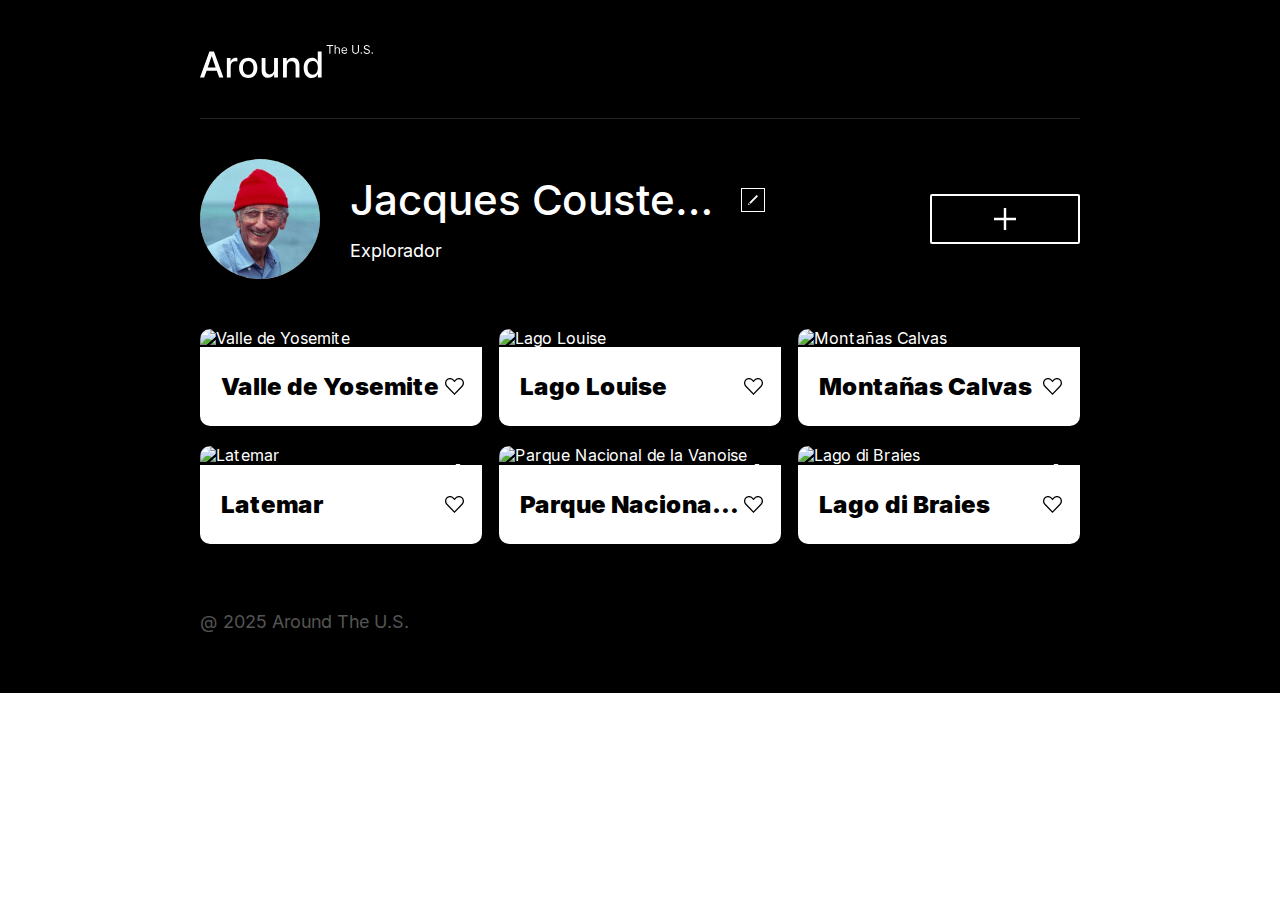
==== index.html @ 49eee079 "feat(delete button card): Se incorpora el botón para eliminar tarjetas, sin funcionalidad." ====
<!DOCTYPE html>
<html lang="es">
  <head>
    <meta charset="UTF-8" />
    <meta name="viewport" content="width=device-width, initial-scale=1.0" />
    <meta name="author" content="P@co Z" />
    <meta name="description" content="Alrededor de los EE.UU." />
    <meta name="keywords" content="EE.UU., fotos, paisajes" />
    <title>Alrededor de los EE.UU.</title>
    <link rel="stylesheet" href="./pages/index.css" />
    <link rel="shortcut icon" href="favicon.ico" />
  </head>
  <body>
    <div class="page">
      <div class="popup" id="popup__edit-profile">
        <form class="form" id="form__edit-profile">
          <div class="form__close-button" id="form__close-edit-profile-button">
            <img
              class="form__label-close-button"
              src="./images/Close_button.svg"
              alt="Botón cerrar formulario para editar perfil"
            />
          </div>
          <fieldset class="form__content">
            <legend class="form__title">Editar perfil</legend>
            <input
              class="form__field form__field-name"
              type="text"
              placeholder="Nombre"
              required
            />
            <input
              class="form__field form__field-about-me"
              type="text"
              placeholder="Acerca de mí"
              required
            />
            <button class="form__button" type="submit">Guardar</button>
          </fieldset>
        </form>
      </div>
      <div class="popup" id="popup__add-new-place">
        <form class="form" id="form__add-new-place">
          <div class="form__close-button" id="form__close-add-new-place-button">
            <img
              class="form__label-close-button"
              src="./images/Close_button.svg"
              alt="Botón cerrar formulario para añadir un nuevo lugar"
            />
          </div>
          <fieldset class="form__content">
            <legend class="form__title">Nuevo lugar</legend>
            <input
              class="form__field form__field-title"
              type="text"
              placeholder="Título"
              required
            />
            <input
              class="form__field form__field-link-image"
              type="text"
              placeholder="Enlace a la imagen"
              required
            />
            <button class="form__button" type="submit">Crear</button>
          </fieldset>
        </form>
      </div>
      <header class="header">
        <div class="header__line">
          <img
            class="header__logo"
            src="./images/Logo.svg"
            alt="Logo Around The U.S."
          />
        </div>
      </header>
      <main class="content">
        <section class="content__profile">
          <img
            class="content__avatar-image"
            src="./images/Avatar.jpg"
            alt="Imagen de perfil"
          />
          <div class="content__profile-info">
            <div class="content__profile-distribution">
              <h1 class="content__profile-name">Jacques Cousteau</h1>
              <div class="content__profile-edit-button">
                <img
                  class="content__edit-profile-button-label"
                  src="./images/Edit_button.svg"
                  alt="Botón de edición de perfil"
                />
              </div>
            </div>
            <p class="content__about-me">Explorador</p>
          </div>
          <div class="content__new-place-add-button">
            <img
              class="content__add-new-place-button-label"
              src="./images/Add_button.svg"
              alt="Botón para añadir nuevos lugares"
            />
          </div>
        </section>
        <section class="content__images">
          <template id="card-template">
            <div class="content__card">
              <img class="content__image" />
              <div class="content__delete-button">
                <img
                  class="content__delete-button-label"
                  src="./images/Delete_button.svg"
                  alt="Botón borrar"
                />
              </div>
              <div class="content__image-tag">
                <p class="content__image-title"></p>
                <div class="content__like-button">
                  <img
                    class="content__like-button-label"
                    src="./images/Like.svg"
                    alt="Botón me gusta"
                  />
                </div>
              </div>
            </div>
          </template>
        </section>
      </main>
      <footer class="footer">
        <p class="footer__copyright">&#64; 2025 Around The U.S.</p>
      </footer>
    </div>
    <script src="./scripts/index.js"></script>
  </body>
</html>
---- pages/index.css ----
@import url("../vendor/normalize.css");
@import url("../vendor/fonts.css");
@import url("../blocks/page.css");
@import url("../blocks/popup.css");
@import url("../blocks/form.css");
@import url("../blocks/header.css");
@import url("../blocks/content.css");
@import url("../blocks/footer.css");
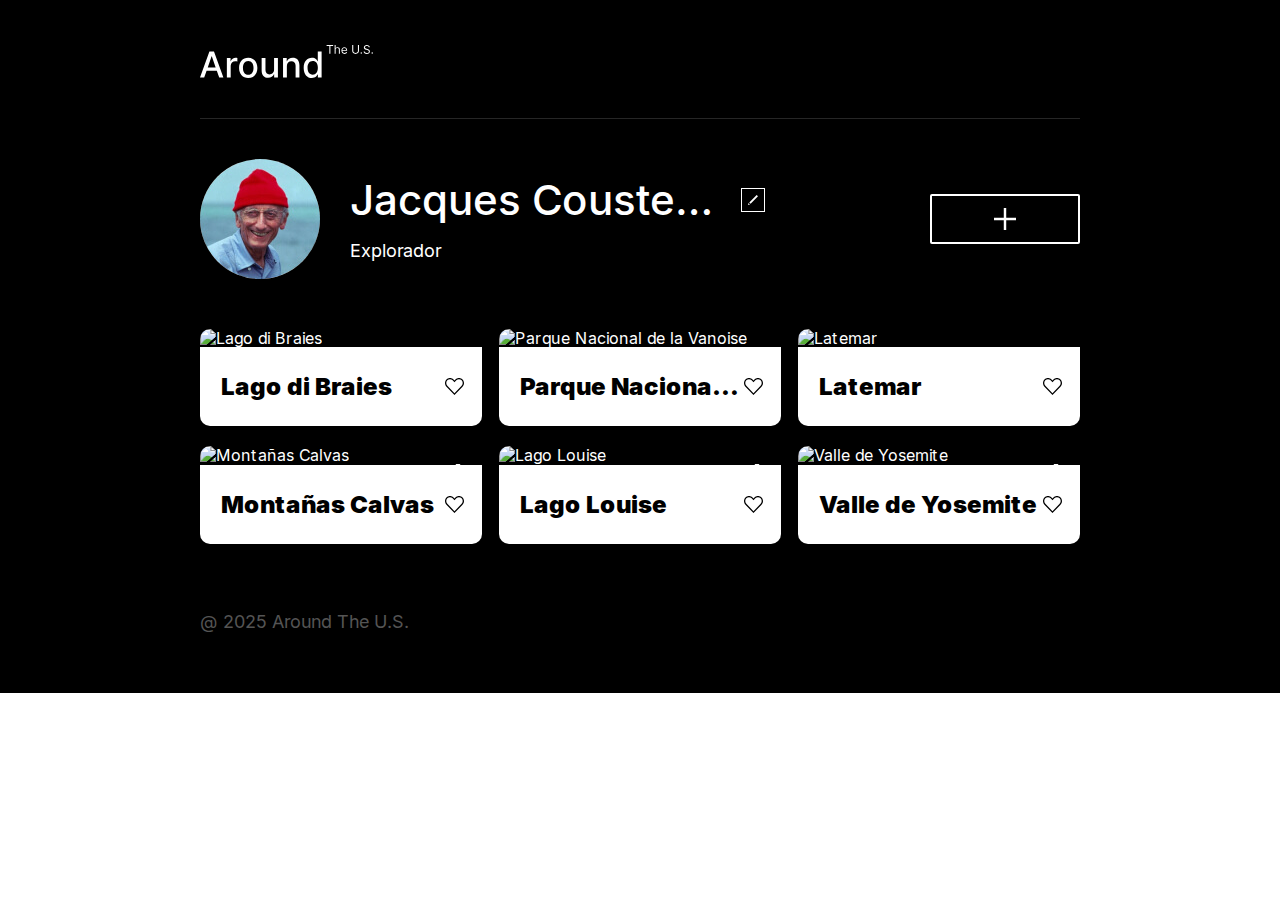
==== commit 53b1f6c1: "refactor(codigo js): Se modificó la organización del código de JS utilizando POO" ====
--- a/index.html
+++ b/index.html
@@ -13,7 +13,12 @@
   <body>
     <div class="page">
       <div class="popup" id="popup__edit-profile">
-        <form class="form" id="form__edit-profile">
+        <form
+          class="form"
+          id="form__edit-profile"
+          name="formEditProfile"
+          novalidate
+        >
           <div class="form__close-button" id="form__close-edit-profile-button">
             <img
               class="form__label-close-button"
@@ -24,23 +29,40 @@
           <fieldset class="form__content">
             <legend class="form__title">Editar perfil</legend>
             <input
+              id="name-input"
               class="form__field form__field-name"
+              name="fieldName"
               type="text"
               placeholder="Nombre"
+              minlength="2"
+              maxlength="40"
+              value="Jacques Cousteau"
               required
             />
+            <span class="name-input-error form__field-error"></span>
             <input
+              id="about-me-input"
               class="form__field form__field-about-me"
+              name="fieldAboutMe"
               type="text"
               placeholder="Acerca de mí"
+              minlength="2"
+              maxlength="200"
+              value="Explorador"
               required
             />
+            <span class="about-me-input-error form__field-error"></span>
             <button class="form__button" type="submit">Guardar</button>
           </fieldset>
         </form>
       </div>
       <div class="popup" id="popup__add-new-place">
-        <form class="form" id="form__add-new-place">
+        <form
+          class="form"
+          id="form__add-new-place"
+          name="formAddNewPlace"
+          novalidate
+        >
           <div class="form__close-button" id="form__close-add-new-place-button">
             <img
               class="form__label-close-button"
@@ -51,20 +73,41 @@
           <fieldset class="form__content">
             <legend class="form__title">Nuevo lugar</legend>
             <input
+              id="title-input"
               class="form__field form__field-title"
+              name="fieldTitle"
               type="text"
               placeholder="Título"
+              minlength="2"
+              maxlength="30"
               required
             />
+            <span class="title-input-error form__field-error"></span>
             <input
+              id="link-image"
               class="form__field form__field-link-image"
-              type="text"
+              name="fieldLinkImage"
+              type="url"
               placeholder="Enlace a la imagen"
               required
             />
+            <span class="link-image-error form__field-error"></span>
             <button class="form__button" type="submit">Crear</button>
           </fieldset>
         </form>
+      </div>
+      <div class="popup" id="popup__show-image">
+        <div class="popup__content-image">
+          <div class="popup__close-button">
+            <img
+              class="popup__label-close-button"
+              src="./images/Close_button.svg"
+              alt="Botón cerrar la vista previa de un lugar"
+            />
+          </div>
+          <img class="popup__image" />
+          <p class="popup__title-image"></p>
+        </div>
       </div>
       <header class="header">
         <div class="header__line">
@@ -132,6 +175,6 @@
         <p class="footer__copyright">&#64; 2025 Around The U.S.</p>
       </footer>
     </div>
-    <script src="./scripts/index.js"></script>
+    <script type="module" src="./scripts/index.js"></script>
   </body>
 </html>
